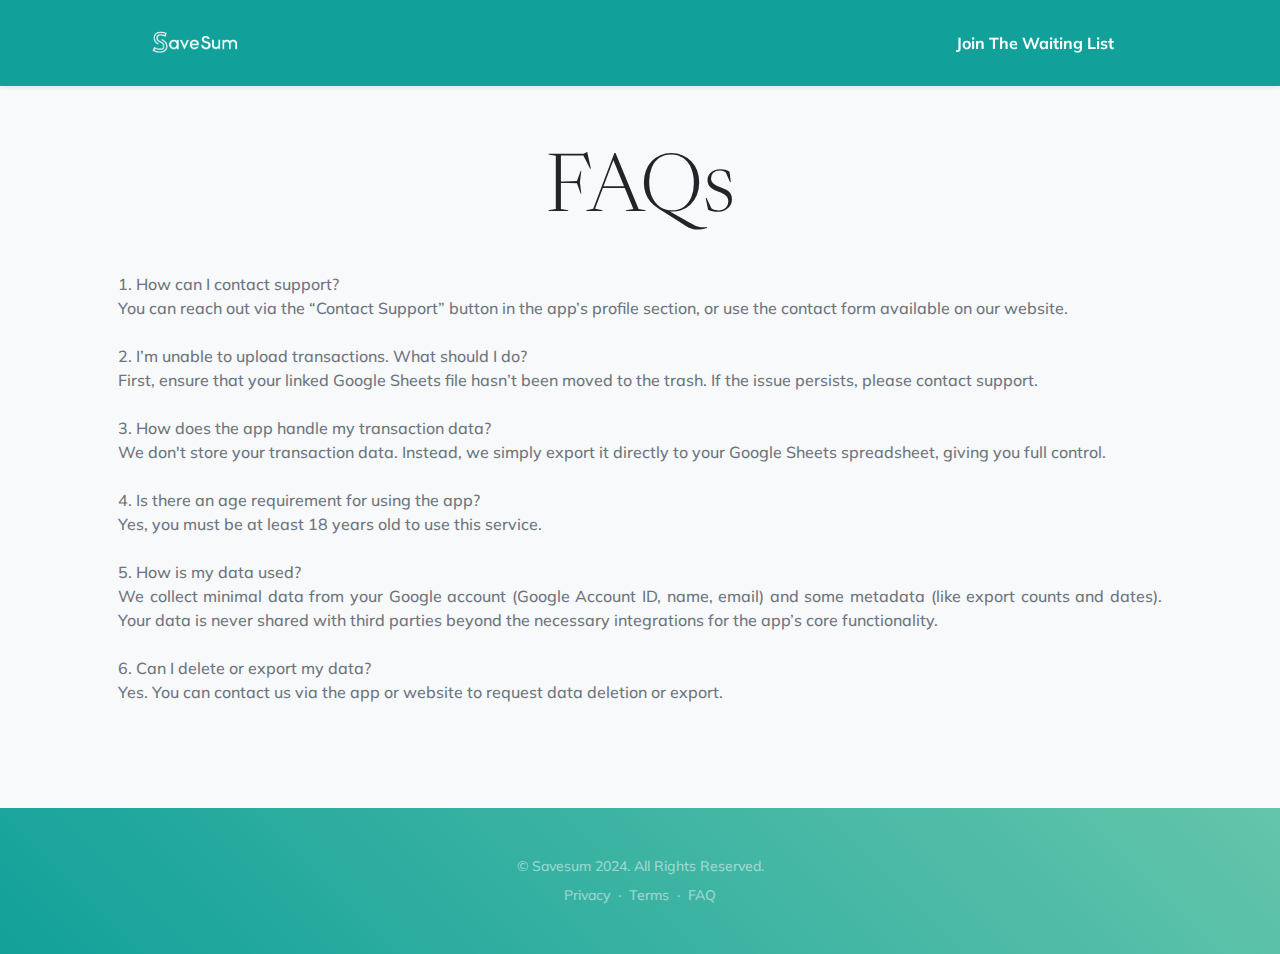
==== faqs.html @ af2d65dc "Terms, Privacy etc." ====
<!DOCTYPE html>
<html lang="en">
    <head>
        <meta charset="utf-8" />
        <meta name="viewport" content="width=device-width, initial-scale=1, shrink-to-fit=no" />
        <meta name="description" content="Explore the FAQs for Savesum." />
        <meta name="author" content="" />
        <title>Savesum - FAQs</title>
        <link rel="icon" type="image/x-icon" href="assets/favicon.ico" />

          <!-- Open Graph Meta Tags -->
        <meta property="og:title" content="Savesum - FAQs" />
        <meta property="og:description" content="Read the Savesum FAQs." />
        <meta property="og:image" content="https://raw.githubusercontent.com/ebenezer103/savesum/refs/heads/main/assets/img/1024.png" />
        <meta property="og:url" content="https://savesumapp.com" />
        <meta property="og:type" content="website" />
        <meta property="og:site_name" content="Savesum" />

        <!-- Twitter Card Meta Tags -->
        <meta name="twitter:title" content="Savesum - FAQs" />
        <meta name="twitter:description" content="Read the Savesum FAQs." />
        <meta name="twitter:image" content="https://raw.githubusercontent.com/ebenezer103/savesum/refs/heads/main/assets/img/1024.png" />
        <meta name="twitter:card" content="summary_large_image" />

        <!-- Bootstrap icons-->
        <link href="https://cdn.jsdelivr.net/npm/bootstrap-icons@1.5.0/font/bootstrap-icons.css" rel="stylesheet" />
        <!-- Google fonts-->
        <link rel="preconnect" href="https://fonts.gstatic.com" />
        <link href="https://fonts.googleapis.com/css2?family=Noto+Music:wght@400&display=swap" rel="stylesheet">
        <link href="https://fonts.googleapis.com/css2?family=Newsreader:ital,wght@0,600;1,600&amp;display=swap" rel="stylesheet" />
        <link href="https://fonts.googleapis.com/css2?family=Mulish:ital,wght@0,300;0,500;0,600;0,700;1,300;1,500;1,600;1,700&amp;display=swap" rel="stylesheet" />
        <link href="https://fonts.googleapis.com/css2?family=Kanit:ital,wght@0,400;1,400&amp;display=swap" rel="stylesheet" />
        <!-- Core theme CSS (includes Bootstrap)-->
        <link href="css/styles.css" rel="stylesheet" />
    </head>
    <body id="page-top">
        <!-- Navigation-->
        <nav class="navbar navbar-expand-lg navbar-light fixed-top shadow-sm" id="mainNav">
            <div class="container px-5">
                <a class="navbar-brand" href="index.html">
                    <img src="assets/img/savesum.png" alt="Savesum" style="height: 60px;">
                </a>                
                <button class="navbar-toggler" type="button" data-bs-toggle="collapse" data-bs-target="#navbarResponsive" aria-controls="navbarResponsive" aria-expanded="false" aria-label="Toggle navigation">
                    Menu
                    <i class="bi-list"></i>
                </button>
                <div class="collapse navbar-collapse" id="navbarResponsive">
                    <ul class="navbar-nav ms-auto me-4 my-3 my-lg-0">
                        <!-- <li class="nav-item"><a class="nav-link me-lg-3" href="#download">Download</a></li> -->
                        <li class="nav-item"><a class="nav-link me-lg-3" href="#" data-bs-toggle="modal" data-bs-target="#feedbackModal">Join The Waiting List</a></li>
                    </ul>
                </div>
            </div>
        </nav>
        <!-- Mashead header-->
        <header class="masthead">
            <div class="container px-5">
                <div class="row gx-5 align-items-center">
                    <!-- <div class="col-lg-6"> -->
                        <!-- Mashead text and app badges-->
                        <div class="mb-5 mb-lg-0 text-center">
                            <h1 class="display-1 lh-1 mb-3">FAQs</h1>
                            <p class="text-muted mb-0" style="text-align: justify;">
                                <br>

                                1. How can I contact support?<br>
                                You can reach out via the “Contact Support” button in the app’s profile section, or use the contact form available on our website.<br><br>

                                2. I’m unable to upload transactions. What should I do?<br>
                                First, ensure that your linked Google Sheets file hasn’t been moved to the trash. If the issue persists, please contact support.<br><br>

                                3. How does the app handle my transaction data?<br>
                                We don't store your transaction data. Instead, we simply export it directly to your Google Sheets spreadsheet, giving you full control.<br><br>

                                4. Is there an age requirement for using the app?<br>
                                Yes, you must be at least 18 years old to use this service.<br><br>

                                5. How is my data used?<br>
                                We collect minimal data from your Google account (Google Account ID, name, email) and some metadata (like export counts and dates). Your data is never shared with third parties beyond the necessary integrations for the app’s core functionality.<br><br>
                                
                                6. Can I delete or export my data?<br>
                                Yes. You can contact us via the app or website to request data deletion or export.<br><br>
                            </p>
                            <div class="d-flex flex-column flex-lg-row align-items-center">
                            </div>
                        </div>
                    <!-- </div> -->
                </div>
            </div>
        </header>

        <!-- Footer-->
        <footer class="bg-black text-center py-5">
            <div class="container px-5">
                <div class="text-white-50 small">
                    <div class="mb-2">&copy; Savesum 2024. All Rights Reserved.</div>
                    <a href="privacy.html">Privacy</a>
                    <span class="mx-1">&middot;</span>
                    <a href="terms.html">Terms</a>
                    <span class="mx-1">&middot;</span>
                    <a href="faqs.html">FAQ</a>
                </div>
            </div>
        </footer>
        <!-- Feedback Modal-->
        <div class="modal fade" id="feedbackModal" tabindex="-1" aria-labelledby="feedbackModalLabel" aria-hidden="true">
            <div class="modal-dialog modal-dialog-centered">
                <div class="modal-content">
                    <div class="modal-header bg-gradient-primary-to-secondary p-4">
                        <h5 class="modal-title font-alt text-white" id="feedbackModalLabel">Join The Waiting List</h5>
                        <button class="btn-close btn-close-white" type="button" data-bs-dismiss="modal" aria-label="Close"></button>
                    </div>
                    <div class="modal-body border-0 p-4">
                        <form id="contactForm" data-sb-form-api-token="2331137b-031b-425b-960f-337f85a34d80">
                            <!-- Name input-->
                            <div class="form-floating mb-3">
                                <input class="form-control" id="name" type="text" placeholder="Enter your name..." data-sb-validations="required" />
                                <label for="name">Full name</label>
                                <div class="invalid-feedback" data-sb-feedback="name:required">A name is required.</div>
                            </div>
                            <!-- Email address input-->
                            <div class="form-floating mb-3">
                                <input class="form-control" id="email" type="email" placeholder="name@example.com" data-sb-validations="required,email" />
                                <label for="email">Email address</label>
                                <div class="invalid-feedback" data-sb-feedback="email:required">An email is required.</div>
                                <div class="invalid-feedback" data-sb-feedback="email:email">Email is not valid.</div>
                            </div>
                            <!-- Phone number input-->
                            <div class="form-floating mb-3">
                                <input class="form-control" id="phone" type="tel" placeholder="(123) 456-7890" data-sb-validations="required" />
                                <label for="phone">Phone number</label>
                                <div class="invalid-feedback" data-sb-feedback="phone:required">A phone number is required.</div>
                            </div>
                            <!-- Submit success message-->
                            <!---->
                            <!-- This is what your users will see when the form-->
                            <!-- has successfully submitted-->
                            <div class="d-none" id="submitSuccessMessage">
                                <div class="text-center mb-3">
                                    <div class="fw-bolder">Thank you for registering interest!</div>
                                </div>
                            </div>
                            <!-- Submit error message-->
                            <!---->
                            <!-- This is what your users will see when there is-->
                            <!-- an error submitting the form-->
                            <div class="d-none" id="submitErrorMessage"><div class="text-center text-danger mb-3">Error sending message!</div></div>
                            <!-- Submit Button-->
                            <div class="d-grid"><button class="btn btn-primary rounded-pill btn-lg disabled" id="submitButton" type="submit">Submit</button></div>
                        </form>
                    </div>
                </div>
            </div>
        </div>
        <!-- Bootstrap core JS-->
        <script src="https://cdn.jsdelivr.net/npm/bootstrap@5.2.3/dist/js/bootstrap.bundle.min.js"></script>
        <!-- Core theme JS-->
        <script src="js/scripts.js"></script>
        <!-- * * * * * * * * * * * * * * * * * * * * * * * * * * * * * * * * * * * * * * * *-->
        <!-- * *                               SB Forms JS                               * *-->
        <!-- * * Activate your form at https://startbootstrap.com/solution/contact-forms * *-->
        <!-- * * * * * * * * * * * * * * * * * * * * * * * * * * * * * * * * * * * * * * * *-->
        <script src="https://cdn.startbootstrap.com/sb-forms-latest.js"></script>
    </body>
</html>
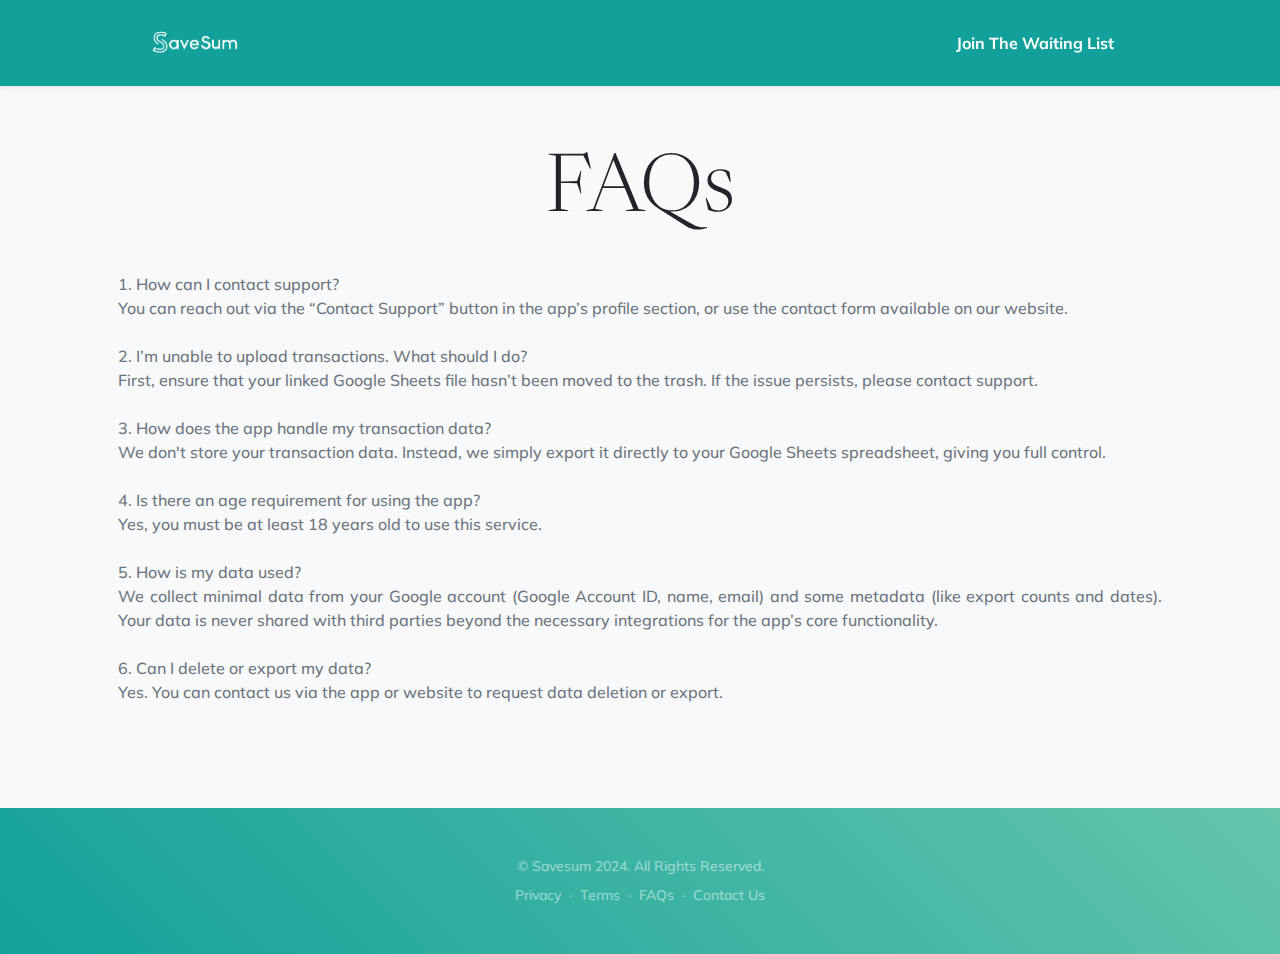
==== commit 12e74010: "Contact US Implementation" ====
--- a/faqs.html
+++ b/faqs.html
@@ -37,7 +37,7 @@
         <!-- Navigation-->
         <nav class="navbar navbar-expand-lg navbar-light fixed-top shadow-sm" id="mainNav">
             <div class="container px-5">
-                <a class="navbar-brand" href="index.html">
+                <a class="navbar-brand" href="/">
                     <img src="assets/img/savesum.png" alt="Savesum" style="height: 60px;">
                 </a>                
                 <button class="navbar-toggler" type="button" data-bs-toggle="collapse" data-bs-target="#navbarResponsive" aria-controls="navbarResponsive" aria-expanded="false" aria-label="Toggle navigation">
@@ -98,7 +98,9 @@
                     <span class="mx-1">&middot;</span>
                     <a href="terms.html">Terms</a>
                     <span class="mx-1">&middot;</span>
-                    <a href="faqs.html">FAQ</a>
+                    <a href="faqs.html">FAQs</a>
+                    <span class="mx-1">&middot;</span>
+                    <a href="#" data-bs-toggle="modal" data-bs-target="#contactModal">Contact Us</a>
                 </div>
             </div>
         </footer>
@@ -138,6 +140,62 @@
                             <div class="d-none" id="submitSuccessMessage">
                                 <div class="text-center mb-3">
                                     <div class="fw-bolder">Thank you for registering interest!</div>
+                                </div>
+                            </div>
+                            <!-- Submit error message-->
+                            <!---->
+                            <!-- This is what your users will see when there is-->
+                            <!-- an error submitting the form-->
+                            <div class="d-none" id="submitErrorMessage"><div class="text-center text-danger mb-3">Error!</div></div>
+                            <!-- Submit Button-->
+                            <div class="d-grid"><button class="btn btn-primary rounded-pill btn-lg disabled" id="submitButton" type="submit">Submit</button></div>
+                        </form>
+                    </div>
+                </div>
+            </div>
+        </div>
+        <!-- Contact Modal-->
+        <div class="modal fade" id="contactModal" tabindex="-1" aria-labelledby="contactModalLabel" aria-hidden="true">
+            <div class="modal-dialog modal-dialog-centered">
+                <div class="modal-content">
+                    <div class="modal-header bg-gradient-primary-to-secondary p-4">
+                        <h5 class="modal-title font-alt text-white" id="contactModalLabel">Contact Us</h5>
+                        <button class="btn-close btn-close-white" type="button" data-bs-dismiss="modal" aria-label="Close"></button>
+                    </div>
+                    <div class="modal-body border-0 p-4">
+                        <form id="contactForm" data-sb-form-api-token="2331137b-031b-425b-960f-337f85a34d80">
+                            <!-- Name input-->
+                            <div class="form-floating mb-3">
+                                <input class="form-control" id="name" type="text" placeholder="Enter your name..." data-sb-validations="required" />
+                                <label for="name">Full name</label>
+                                <div class="invalid-feedback" data-sb-feedback="name:required">A name is required.</div>
+                            </div>
+                            <!-- Email address input-->
+                            <div class="form-floating mb-3">
+                                <input class="form-control" id="email" type="email" placeholder="name@example.com" data-sb-validations="required,email" />
+                                <label for="email">Email address</label>
+                                <div class="invalid-feedback" data-sb-feedback="email:required">An email is required.</div>
+                                <div class="invalid-feedback" data-sb-feedback="email:email">Email is not valid.</div>
+                            </div>
+                            <!-- Phone number input-->
+                            <div class="form-floating mb-3">
+                                <input class="form-control" id="phone" type="tel" placeholder="(123) 456-7890" data-sb-validations="required" />
+                                <label for="phone">Phone number</label>
+                                <div class="invalid-feedback" data-sb-feedback="phone:required">A phone number is required.</div>
+                            </div>
+                            <!-- Message input-->
+                            <div class="form-floating mb-3">
+                                <textarea class="form-control" id="message" type="text" placeholder="Enter your message here..." style="height: 10rem" data-sb-validations="required"></textarea>
+                                <label for="message">Message</label>
+                                <div class="invalid-feedback" data-sb-feedback="message:required">A message is required.</div>
+                            </div>
+                            <!-- Submit success message-->
+                            <!---->
+                            <!-- This is what your users will see when the form-->
+                            <!-- has successfully submitted-->
+                            <div class="d-none" id="submitSuccessMessage">
+                                <div class="text-center mb-3">
+                                    <div class="fw-bolder">Thank you for reaching out!</div>
                                 </div>
                             </div>
                             <!-- Submit error message-->
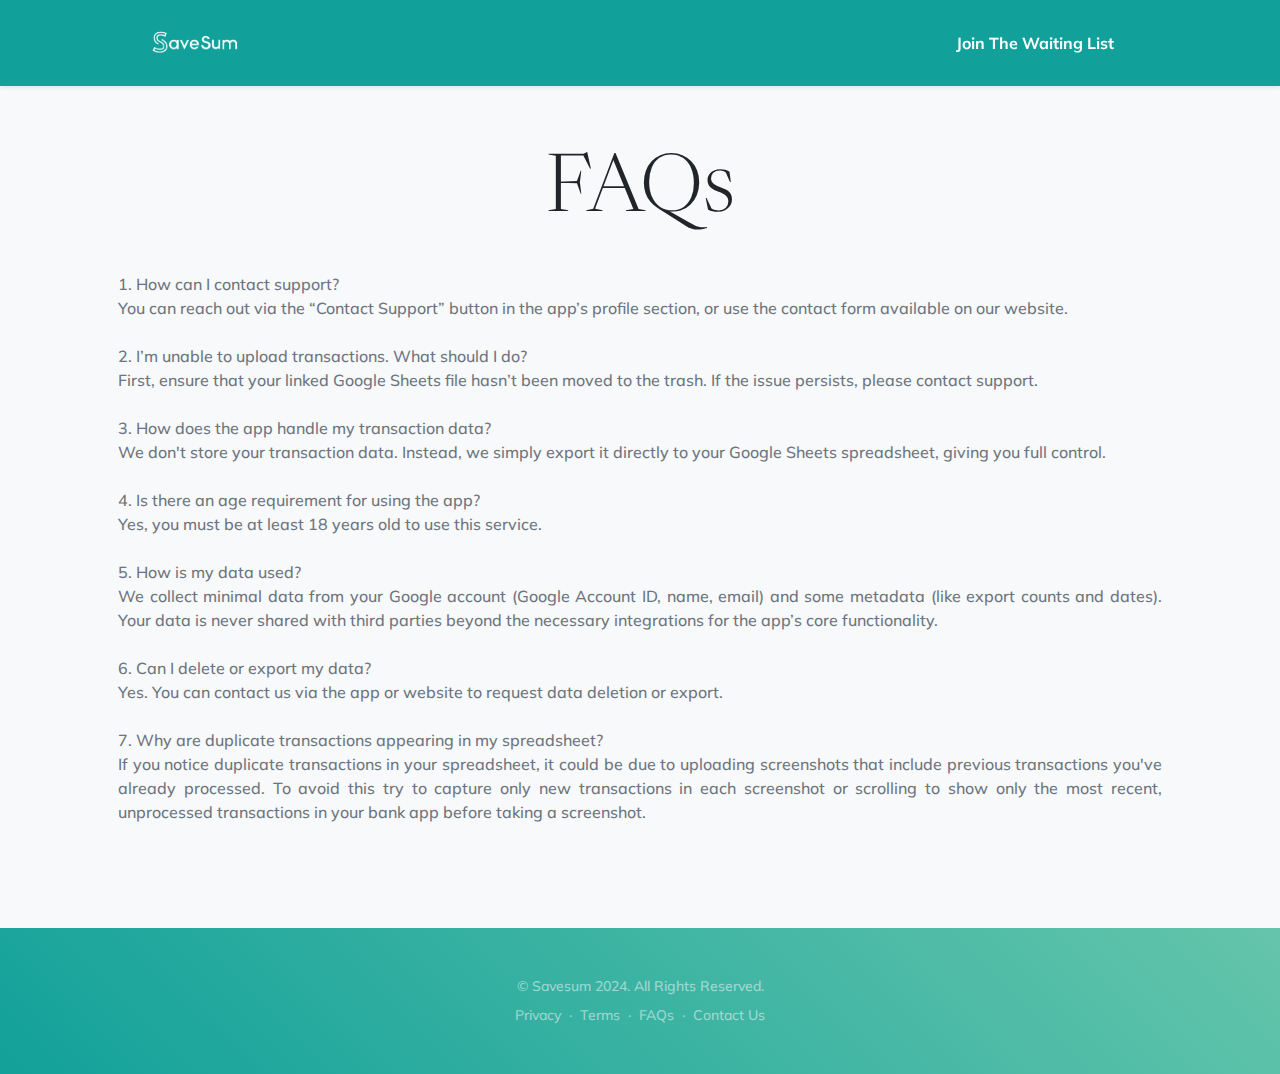
==== commit 74fc6879: "Added FAQ" ====
--- a/faqs.html
+++ b/faqs.html
@@ -80,6 +80,10 @@
                                 
                                 6. Can I delete or export my data?<br>
                                 Yes. You can contact us via the app or website to request data deletion or export.<br><br>
+
+                                7. Why are duplicate transactions appearing in my spreadsheet?<br>
+
+                                If you notice duplicate transactions in your spreadsheet, it could be due to uploading screenshots that include previous transactions you've already processed. To avoid this try to capture only new transactions in each screenshot or scrolling to show only the most recent, unprocessed transactions in your bank app before taking a screenshot.<br><br>
                             </p>
                             <div class="d-flex flex-column flex-lg-row align-items-center">
                             </div>
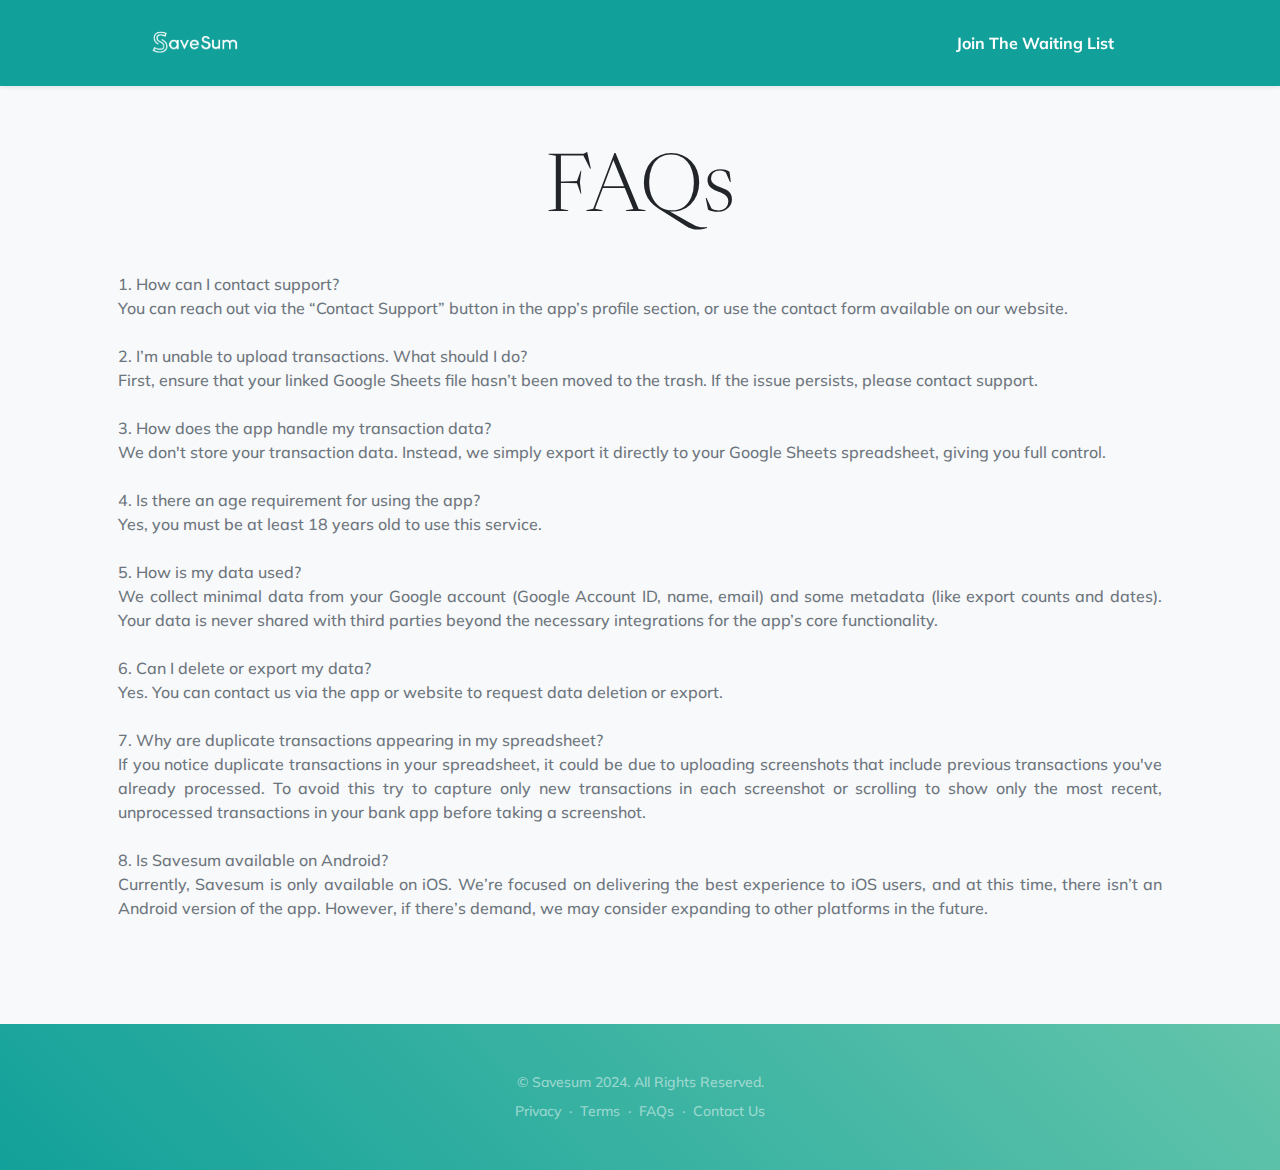
==== commit 3e18e03e: "Added FAQ" ====
--- a/faqs.html
+++ b/faqs.html
@@ -84,6 +84,10 @@
                                 7. Why are duplicate transactions appearing in my spreadsheet?<br>
 
                                 If you notice duplicate transactions in your spreadsheet, it could be due to uploading screenshots that include previous transactions you've already processed. To avoid this try to capture only new transactions in each screenshot or scrolling to show only the most recent, unprocessed transactions in your bank app before taking a screenshot.<br><br>
+
+                                8. Is Savesum available on Android?<br>
+
+                                Currently, Savesum is only available on iOS. We’re focused on delivering the best experience to iOS users, and at this time, there isn’t an Android version of the app. However, if there’s demand, we may consider expanding to other platforms in the future.<br><br>
                             </p>
                             <div class="d-flex flex-column flex-lg-row align-items-center">
                             </div>
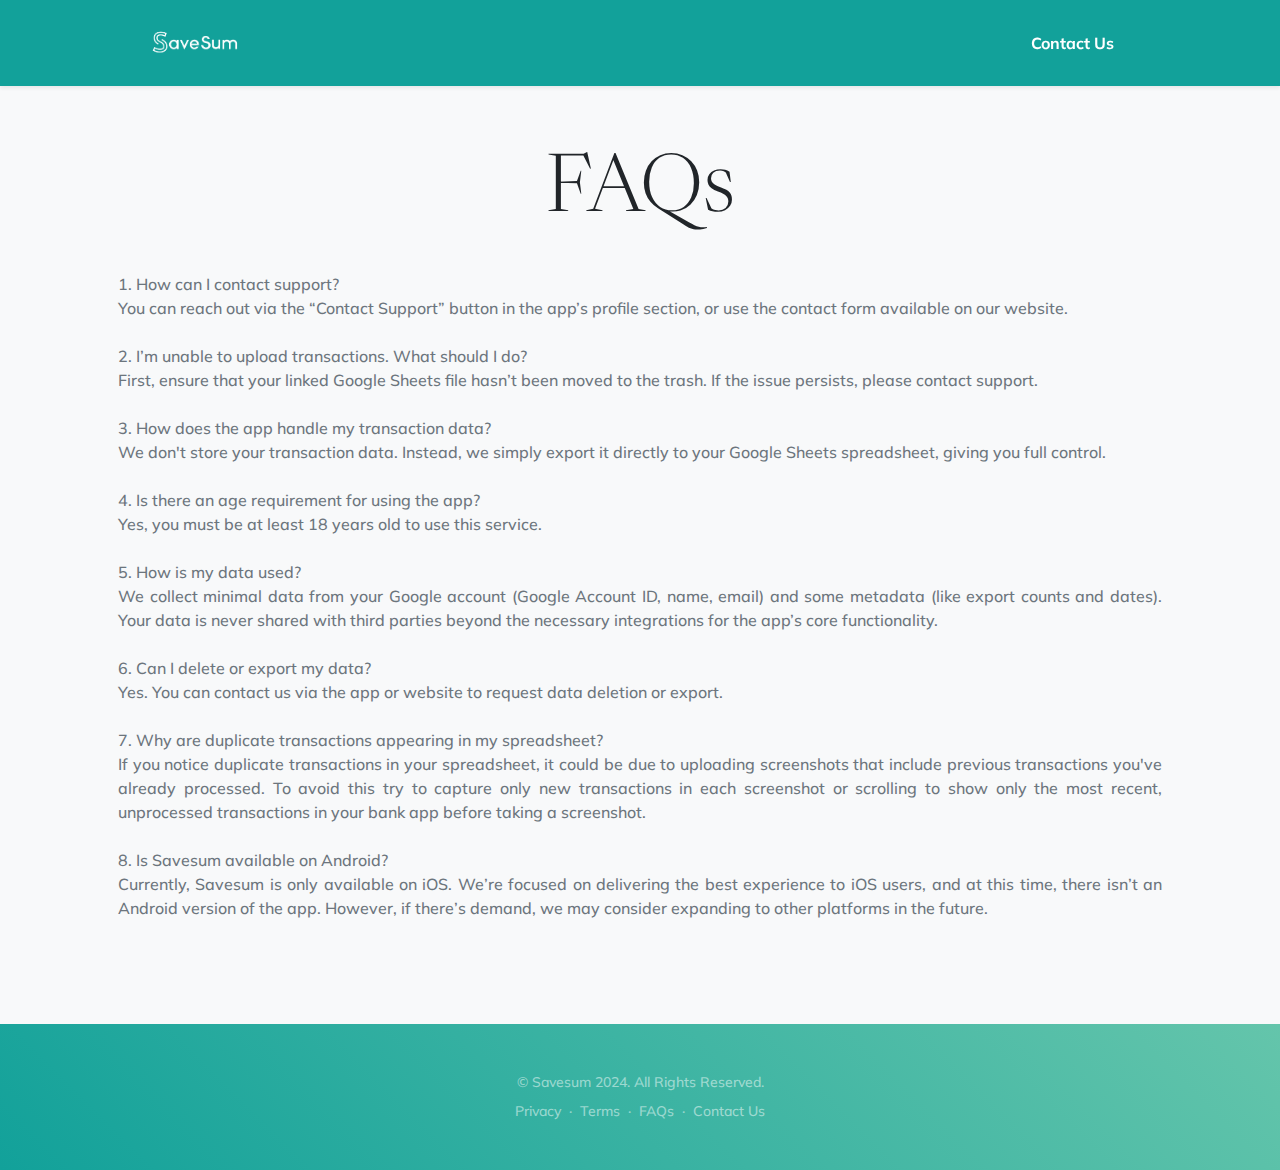
==== commit 771203f6: "Contact Us added" ====
--- a/faqs.html
+++ b/faqs.html
@@ -47,7 +47,7 @@
                 <div class="collapse navbar-collapse" id="navbarResponsive">
                     <ul class="navbar-nav ms-auto me-4 my-3 my-lg-0">
                         <!-- <li class="nav-item"><a class="nav-link me-lg-3" href="#download">Download</a></li> -->
-                        <li class="nav-item"><a class="nav-link me-lg-3" href="#" data-bs-toggle="modal" data-bs-target="#feedbackModal">Join The Waiting List</a></li>
+                        <li class="nav-item"><a class="nav-link me-lg-3" href="#" data-bs-toggle="modal" data-bs-target="#contactModal">Contact Us</a></li>
                     </ul>
                 </div>
             </div>
